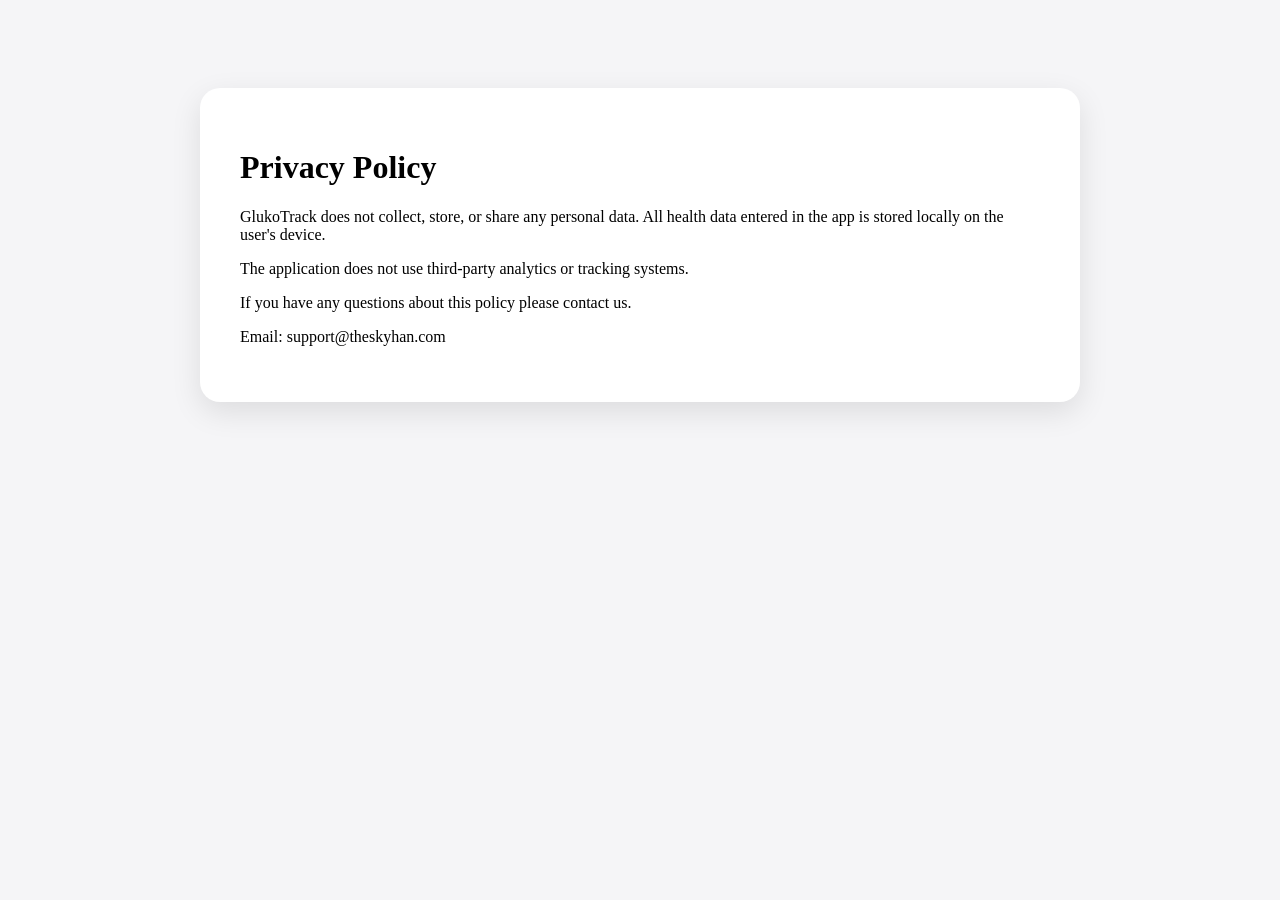
==== privacy.html @ 5b8a6439 "Create privacy.html" ====
<!DOCTYPE html>
<html>
<head>
<meta charset="UTF-8">
<title>Privacy Policy</title>

<style>

body{
font-family:-apple-system;
background:#f5f5f7;
padding:80px;
}

.container{
max-width:800px;
margin:auto;
background:white;
padding:40px;
border-radius:20px;
box-shadow:0 10px 30px rgba(0,0,0,0.1);
}

</style>

</head>

<body>

<div class="container">

<h1>Privacy Policy</h1>

<p>
GlukoTrack does not collect, store, or share any personal data.
All health data entered in the app is stored locally on the user's device.
</p>

<p>
The application does not use third-party analytics or tracking systems.
</p>

<p>
If you have any questions about this policy please contact us.
</p>

<p>Email: support@theskyhan.com</p>

</div>

</body>
</html>
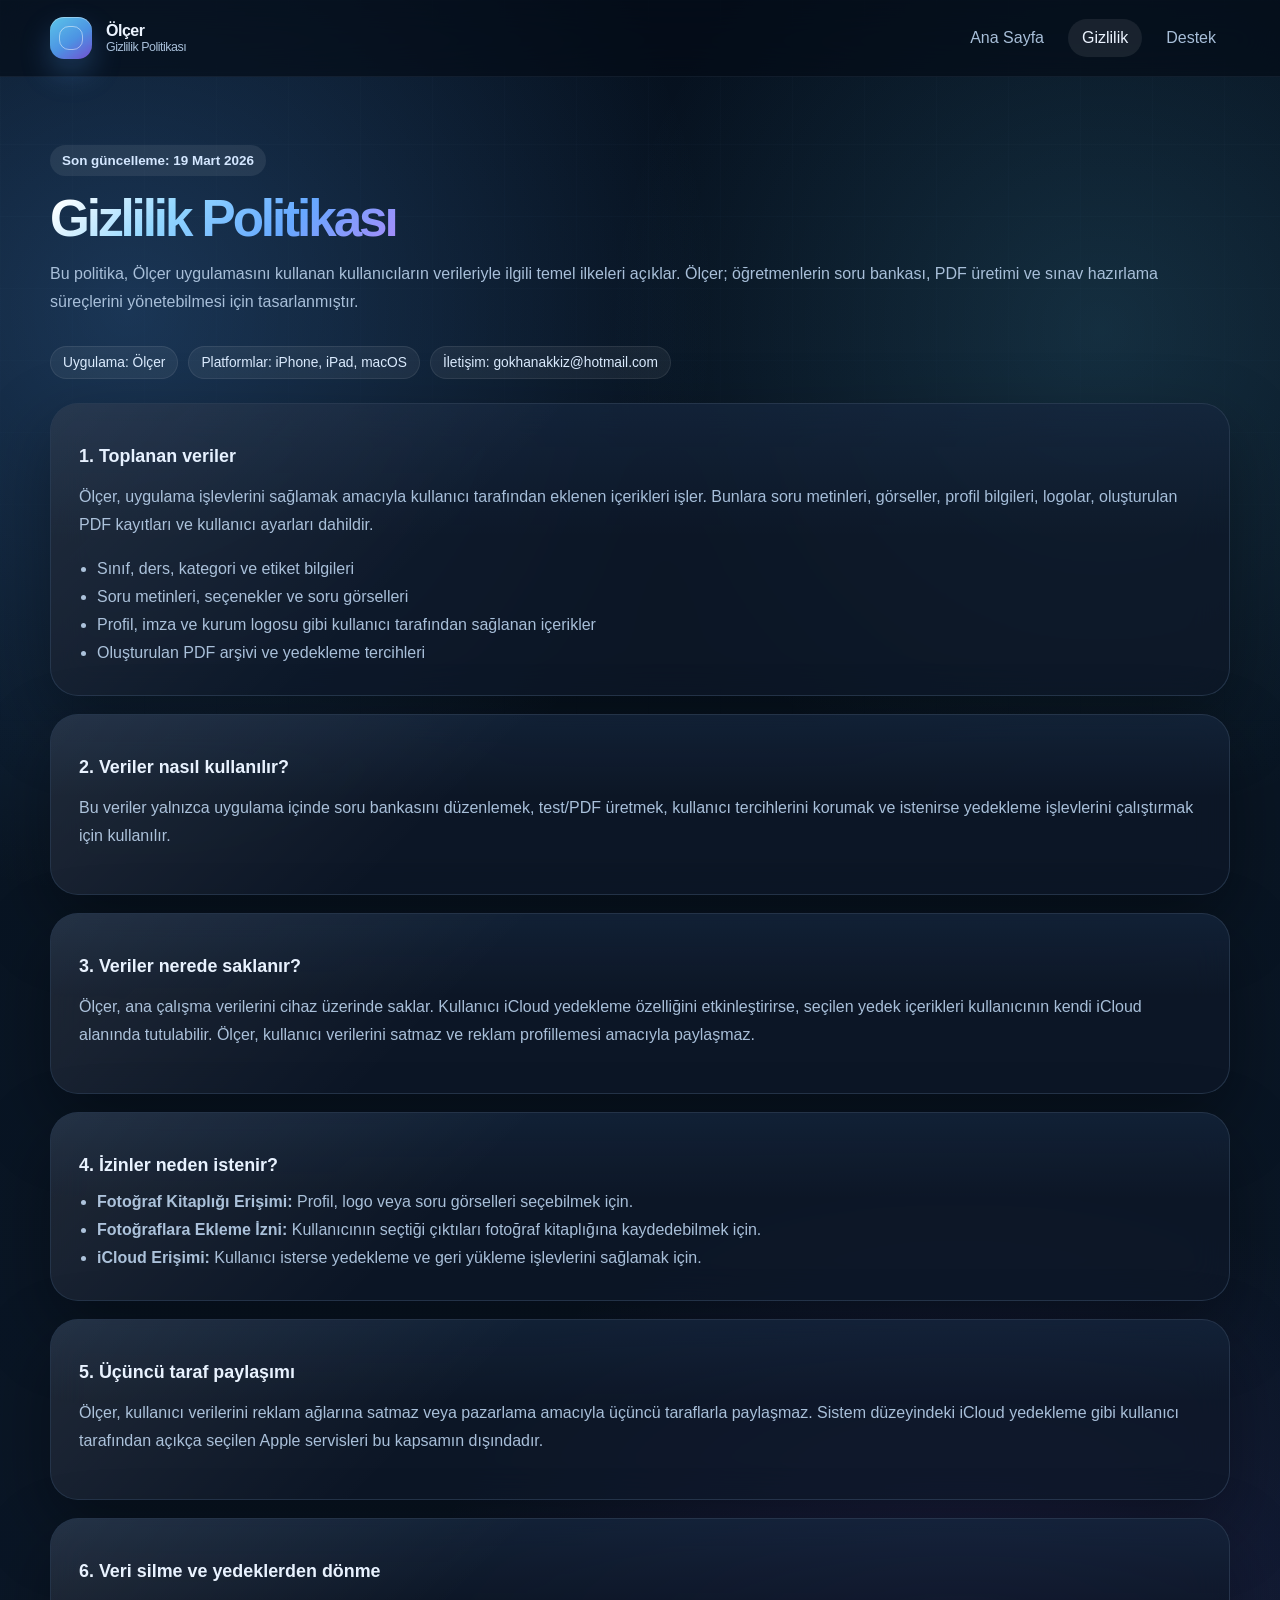
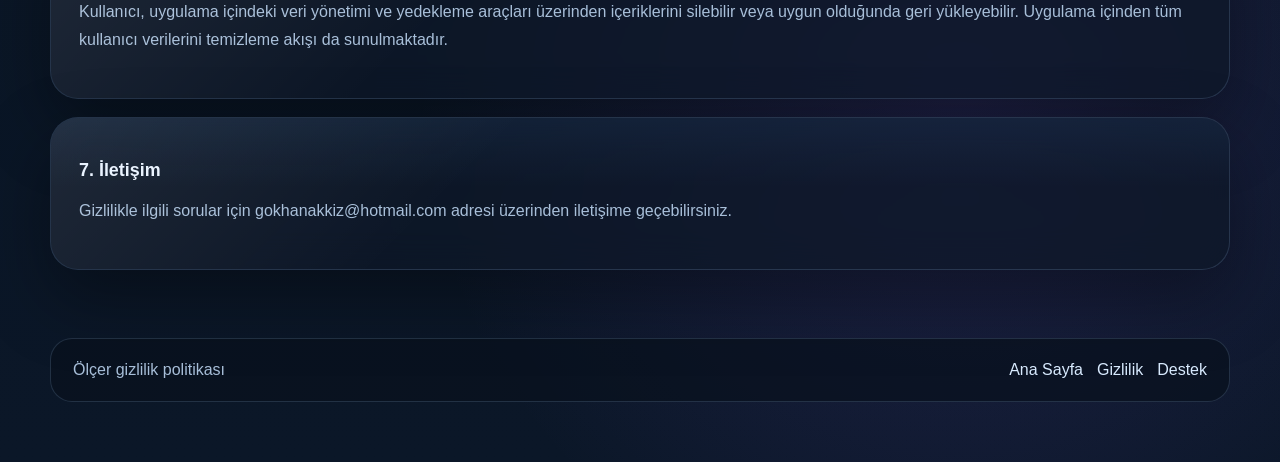
==== commit 4c51c732: "Add files via upload" ====
--- a/privacy.html
+++ b/privacy.html
@@ -1,52 +1,118 @@
-<!DOCTYPE html>
-<html>
-<head>
-<meta charset="UTF-8">
-<title>Privacy Policy</title>
+<!doctype html>
+<html lang="tr">
+  <head>
+    <meta charset="utf-8">
+    <meta name="viewport" content="width=device-width, initial-scale=1">
+    <title>Ölçer | Gizlilik Politikası</title>
+    <meta name="description" content="Ölçer gizlilik politikası. Uygulamada hangi verilerin işlendiğini, nasıl saklandığını ve hangi izinlerin neden istendiğini açıklar.">
+    <link rel="stylesheet" href="./styles.css">
+  </head>
+  <body>
+    <header class="topbar">
+      <div class="site-shell topbar-inner">
+        <a class="brand" href="./index.html">
+          <span class="brand-mark" aria-hidden="true"></span>
+          <span class="brand-copy">
+            <strong>Ölçer</strong>
+            <span>Gizlilik Politikası</span>
+          </span>
+        </a>
+        <nav class="nav">
+          <a href="./index.html">Ana Sayfa</a>
+          <a class="active" href="./privacy.html">Gizlilik</a>
+          <a href="./support.html">Destek</a>
+        </nav>
+      </div>
+    </header>
 
-<style>
+    <main class="site-shell policy-layout">
+      <div class="page-header">
+        <span class="eyebrow">Son güncelleme: 19 Mart 2026</span>
+        <h1><span class="gradient-text">Gizlilik Politikası</span></h1>
+        <p>
+          Bu politika, Ölçer uygulamasını kullanan kullanıcıların verileriyle ilgili temel ilkeleri açıklar.
+          Ölçer; öğretmenlerin soru bankası, PDF üretimi ve sınav hazırlama süreçlerini yönetebilmesi için tasarlanmıştır.
+        </p>
+        <div class="policy-meta">
+          <span class="chip">Uygulama: Ölçer</span>
+          <span class="chip">Platformlar: iPhone, iPad, macOS</span>
+          <span class="chip">İletişim: gokhanakkiz@hotmail.com</span>
+        </div>
+      </div>
 
-body{
-font-family:-apple-system;
-background:#f5f5f7;
-padding:80px;
-}
+      <article class="policy-card">
+        <h3>1. Toplanan veriler</h3>
+        <p>
+          Ölçer, uygulama işlevlerini sağlamak amacıyla kullanıcı tarafından eklenen içerikleri işler. Bunlara soru metinleri,
+          görseller, profil bilgileri, logolar, oluşturulan PDF kayıtları ve kullanıcı ayarları dahildir.
+        </p>
+        <ul class="policy-list">
+          <li>Sınıf, ders, kategori ve etiket bilgileri</li>
+          <li>Soru metinleri, seçenekler ve soru görselleri</li>
+          <li>Profil, imza ve kurum logosu gibi kullanıcı tarafından sağlanan içerikler</li>
+          <li>Oluşturulan PDF arşivi ve yedekleme tercihleri</li>
+        </ul>
+      </article>
 
-.container{
-max-width:800px;
-margin:auto;
-background:white;
-padding:40px;
-border-radius:20px;
-box-shadow:0 10px 30px rgba(0,0,0,0.1);
-}
+      <article class="policy-card">
+        <h3>2. Veriler nasıl kullanılır?</h3>
+        <p>
+          Bu veriler yalnızca uygulama içinde soru bankasını düzenlemek, test/PDF üretmek, kullanıcı tercihlerini korumak
+          ve istenirse yedekleme işlevlerini çalıştırmak için kullanılır.
+        </p>
+      </article>
 
-</style>
+      <article class="policy-card">
+        <h3>3. Veriler nerede saklanır?</h3>
+        <p>
+          Ölçer, ana çalışma verilerini cihaz üzerinde saklar. Kullanıcı iCloud yedekleme özelliğini etkinleştirirse,
+          seçilen yedek içerikleri kullanıcının kendi iCloud alanında tutulabilir. Ölçer, kullanıcı verilerini satmaz ve
+          reklam profillemesi amacıyla paylaşmaz.
+        </p>
+      </article>
 
-</head>
+      <article class="policy-card">
+        <h3>4. İzinler neden istenir?</h3>
+        <ul class="policy-list">
+          <li><strong>Fotoğraf Kitaplığı Erişimi:</strong> Profil, logo veya soru görselleri seçebilmek için.</li>
+          <li><strong>Fotoğraflara Ekleme İzni:</strong> Kullanıcının seçtiği çıktıları fotoğraf kitaplığına kaydedebilmek için.</li>
+          <li><strong>iCloud Erişimi:</strong> Kullanıcı isterse yedekleme ve geri yükleme işlevlerini sağlamak için.</li>
+        </ul>
+      </article>
 
-<body>
+      <article class="policy-card">
+        <h3>5. Üçüncü taraf paylaşımı</h3>
+        <p>
+          Ölçer, kullanıcı verilerini reklam ağlarına satmaz veya pazarlama amacıyla üçüncü taraflarla paylaşmaz.
+          Sistem düzeyindeki iCloud yedekleme gibi kullanıcı tarafından açıkça seçilen Apple servisleri bu kapsamın dışındadır.
+        </p>
+      </article>
 
-<div class="container">
+      <article class="policy-card">
+        <h3>6. Veri silme ve yedeklerden dönme</h3>
+        <p>
+          Kullanıcı, uygulama içindeki veri yönetimi ve yedekleme araçları üzerinden içeriklerini silebilir veya uygun olduğunda
+          geri yükleyebilir. Uygulama içinden tüm kullanıcı verilerini temizleme akışı da sunulmaktadır.
+        </p>
+      </article>
 
-<h1>Privacy Policy</h1>
+      <article class="policy-card">
+        <h3>7. İletişim</h3>
+        <p>
+          Gizlilikle ilgili sorular için <a href="mailto:gokhanakkiz@hotmail.com">gokhanakkiz@hotmail.com</a> adresi üzerinden iletişime geçebilirsiniz.
+        </p>
+      </article>
+    </main>
 
-<p>
-GlukoTrack does not collect, store, or share any personal data.
-All health data entered in the app is stored locally on the user's device.
-</p>
-
-<p>
-The application does not use third-party analytics or tracking systems.
-</p>
-
-<p>
-If you have any questions about this policy please contact us.
-</p>
-
-<p>Email: support@theskyhan.com</p>
-
-</div>
-
-</body>
+    <footer class="site-shell footer">
+      <div class="footer-card">
+        <div>Ölçer gizlilik politikası</div>
+        <div class="footer-links">
+          <a href="./index.html">Ana Sayfa</a>
+          <a href="./privacy.html">Gizlilik</a>
+          <a href="./support.html">Destek</a>
+        </div>
+      </div>
+    </footer>
+  </body>
 </html>
--- a/styles.css
+++ b/styles.css
@@ -0,0 +1,488 @@
+:root {
+  --bg: #06111f;
+  --bg-soft: #0d1a2c;
+  --card: rgba(14, 24, 40, 0.74);
+  --card-light: rgba(255, 255, 255, 0.08);
+  --text: #ecf4ff;
+  --muted: #a8bfd9;
+  --line: rgba(148, 186, 230, 0.18);
+  --primary: #57a6ff;
+  --secondary: #65d9ff;
+  --accent: #8b5cf6;
+  --success: #52d2a6;
+  --shadow: 0 28px 70px rgba(0, 0, 0, 0.35);
+  --radius-xl: 28px;
+  --radius-lg: 20px;
+  --radius-md: 14px;
+  --max-width: 1180px;
+}
+
+* {
+  box-sizing: border-box;
+}
+
+html {
+  scroll-behavior: smooth;
+}
+
+body {
+  margin: 0;
+  font-family: "SF Pro Display", "Segoe UI", -apple-system, BlinkMacSystemFont, sans-serif;
+  color: var(--text);
+  background:
+    radial-gradient(circle at 10% 15%, rgba(87, 166, 255, 0.24), transparent 28%),
+    radial-gradient(circle at 86% 16%, rgba(101, 217, 255, 0.14), transparent 24%),
+    radial-gradient(circle at 75% 82%, rgba(139, 92, 246, 0.16), transparent 28%),
+    linear-gradient(180deg, #06111f 0%, #091523 38%, #0b1728 100%);
+  min-height: 100vh;
+}
+
+body::before {
+  content: "";
+  position: fixed;
+  inset: 0;
+  pointer-events: none;
+  background-image:
+    linear-gradient(rgba(153, 191, 235, 0.05) 1px, transparent 1px),
+    linear-gradient(90deg, rgba(153, 191, 235, 0.04) 1px, transparent 1px);
+  background-size: 72px 72px;
+  mask-image: linear-gradient(180deg, rgba(0, 0, 0, 0.55), transparent 88%);
+}
+
+a {
+  color: inherit;
+  text-decoration: none;
+}
+
+.site-shell {
+  width: min(var(--max-width), calc(100vw - 32px));
+  margin: 0 auto;
+}
+
+.topbar {
+  position: sticky;
+  top: 0;
+  z-index: 30;
+  backdrop-filter: blur(18px);
+  background: rgba(4, 12, 22, 0.66);
+  border-bottom: 1px solid rgba(167, 196, 233, 0.08);
+}
+
+.topbar-inner {
+  display: flex;
+  align-items: center;
+  justify-content: space-between;
+  gap: 16px;
+  min-height: 76px;
+}
+
+.brand {
+  display: flex;
+  align-items: center;
+  gap: 14px;
+  font-weight: 700;
+  letter-spacing: -0.03em;
+}
+
+.brand-mark {
+  width: 42px;
+  height: 42px;
+  border-radius: 14px;
+  background:
+    linear-gradient(145deg, rgba(101, 217, 255, 0.9), rgba(87, 166, 255, 0.88) 55%, rgba(139, 92, 246, 0.82));
+  box-shadow:
+    0 14px 30px rgba(87, 166, 255, 0.26),
+    inset 0 1px 0 rgba(255, 255, 255, 0.36);
+  position: relative;
+}
+
+.brand-mark::after {
+  content: "";
+  position: absolute;
+  inset: 9px;
+  border-radius: 10px;
+  border: 1px solid rgba(255, 255, 255, 0.48);
+}
+
+.brand-copy strong {
+  display: block;
+  font-size: 1rem;
+}
+
+.brand-copy span {
+  display: block;
+  font-size: 0.78rem;
+  color: var(--muted);
+  font-weight: 500;
+}
+
+.nav {
+  display: flex;
+  align-items: center;
+  gap: 10px;
+  flex-wrap: wrap;
+}
+
+.nav a {
+  padding: 10px 14px;
+  border-radius: 999px;
+  color: var(--muted);
+  transition: 0.22s ease;
+}
+
+.nav a:hover,
+.nav a.active {
+  color: var(--text);
+  background: rgba(255, 255, 255, 0.08);
+}
+
+.hero {
+  padding: 72px 0 42px;
+}
+
+.hero-grid {
+  display: grid;
+  grid-template-columns: 1.15fr 0.85fr;
+  gap: 28px;
+  align-items: stretch;
+}
+
+.hero-card,
+.panel,
+.info-card,
+.feature-card,
+.policy-card {
+  position: relative;
+  overflow: hidden;
+  border: 1px solid var(--line);
+  background: var(--card);
+  border-radius: var(--radius-xl);
+  box-shadow: var(--shadow);
+  backdrop-filter: blur(18px);
+}
+
+.hero-card {
+  padding: 38px;
+}
+
+.hero-card::before,
+.panel::before,
+.info-card::before,
+.feature-card::before,
+.policy-card::before {
+  content: "";
+  position: absolute;
+  inset: 0;
+  pointer-events: none;
+  background:
+    linear-gradient(135deg, rgba(255, 255, 255, 0.08), transparent 36%),
+    linear-gradient(180deg, rgba(87, 166, 255, 0.08), transparent 46%);
+}
+
+.eyebrow {
+  display: inline-flex;
+  align-items: center;
+  gap: 8px;
+  padding: 8px 12px;
+  border-radius: 999px;
+  background: rgba(255, 255, 255, 0.08);
+  color: #d4e7ff;
+  font-size: 0.84rem;
+  font-weight: 600;
+}
+
+.hero h1,
+.page-header h1 {
+  margin: 18px 0 14px;
+  font-size: clamp(2.6rem, 4vw, 4.8rem);
+  line-height: 0.98;
+  letter-spacing: -0.06em;
+}
+
+.gradient-text {
+  background: linear-gradient(135deg, #ffffff 4%, #92d7ff 35%, #66a8ff 68%, #a78bfa 100%);
+  -webkit-background-clip: text;
+  background-clip: text;
+  color: transparent;
+}
+
+.lead {
+  margin: 0;
+  max-width: 66ch;
+  color: var(--muted);
+  font-size: 1.06rem;
+  line-height: 1.7;
+}
+
+.hero-actions,
+.cta-row {
+  display: flex;
+  flex-wrap: wrap;
+  gap: 12px;
+  margin-top: 28px;
+}
+
+.button {
+  display: inline-flex;
+  align-items: center;
+  justify-content: center;
+  gap: 8px;
+  padding: 14px 18px;
+  border-radius: 999px;
+  font-weight: 700;
+  transition: transform 0.2s ease, box-shadow 0.2s ease, background 0.2s ease;
+}
+
+.button:hover {
+  transform: translateY(-1px);
+}
+
+.button-primary {
+  background: linear-gradient(135deg, var(--primary), var(--accent));
+  color: white;
+  box-shadow: 0 18px 34px rgba(87, 166, 255, 0.22);
+}
+
+.button-secondary {
+  background: rgba(255, 255, 255, 0.08);
+  color: var(--text);
+  border: 1px solid rgba(255, 255, 255, 0.08);
+}
+
+.hero-metrics {
+  display: grid;
+  grid-template-columns: repeat(3, 1fr);
+  gap: 14px;
+  margin-top: 30px;
+}
+
+.metric {
+  padding: 16px;
+  border-radius: var(--radius-md);
+  background: rgba(255, 255, 255, 0.05);
+  border: 1px solid rgba(255, 255, 255, 0.08);
+}
+
+.metric strong {
+  display: block;
+  font-size: 1.4rem;
+  margin-bottom: 4px;
+}
+
+.metric span {
+  color: var(--muted);
+  font-size: 0.92rem;
+}
+
+.panel {
+  padding: 26px;
+}
+
+.panel-label {
+  color: #d4e7ff;
+  font-size: 0.85rem;
+  font-weight: 700;
+  letter-spacing: 0.06em;
+  text-transform: uppercase;
+}
+
+.panel h2 {
+  margin: 12px 0;
+  font-size: 1.55rem;
+  letter-spacing: -0.04em;
+}
+
+.stack {
+  display: grid;
+  gap: 12px;
+}
+
+.stack-card {
+  padding: 16px 18px;
+  border-radius: 16px;
+  background: rgba(255, 255, 255, 0.06);
+  border: 1px solid rgba(255, 255, 255, 0.08);
+}
+
+.stack-card strong {
+  display: block;
+  margin-bottom: 6px;
+}
+
+.stack-card p {
+  margin: 0;
+  color: var(--muted);
+  line-height: 1.6;
+}
+
+.section {
+  padding: 22px 0 34px;
+}
+
+.section-header,
+.page-header {
+  margin-bottom: 24px;
+}
+
+.section-header h2 {
+  margin: 0 0 10px;
+  font-size: clamp(1.8rem, 2vw, 2.4rem);
+  letter-spacing: -0.05em;
+}
+
+.section-header p,
+.page-header p,
+.policy-card p,
+.policy-card li,
+.support-list li {
+  color: var(--muted);
+  line-height: 1.75;
+}
+
+.feature-grid,
+.info-grid,
+.policy-grid {
+  display: grid;
+  gap: 18px;
+}
+
+.feature-grid {
+  grid-template-columns: repeat(3, minmax(0, 1fr));
+}
+
+.info-grid {
+  grid-template-columns: repeat(2, minmax(0, 1fr));
+}
+
+.policy-grid {
+  grid-template-columns: 1fr;
+}
+
+.feature-card,
+.info-card {
+  padding: 24px;
+}
+
+.feature-card h3,
+.info-card h3,
+.policy-card h3 {
+  margin: 14px 0 10px;
+  font-size: 1.12rem;
+}
+
+.feature-card p,
+.info-card p {
+  margin: 0;
+  color: var(--muted);
+  line-height: 1.7;
+}
+
+.icon-pill {
+  width: 42px;
+  height: 42px;
+  border-radius: 14px;
+  display: grid;
+  place-items: center;
+  font-size: 1.08rem;
+  font-weight: 800;
+  color: white;
+  background: linear-gradient(135deg, rgba(87, 166, 255, 0.92), rgba(139, 92, 246, 0.86));
+  box-shadow: 0 12px 26px rgba(87, 166, 255, 0.18);
+}
+
+.policy-layout {
+  padding: 68px 0 34px;
+}
+
+.policy-card {
+  padding: 28px;
+}
+
+.policy-card + .policy-card {
+  margin-top: 18px;
+}
+
+.policy-meta {
+  display: inline-flex;
+  gap: 10px;
+  flex-wrap: wrap;
+  margin-top: 14px;
+}
+
+.chip {
+  display: inline-flex;
+  align-items: center;
+  gap: 6px;
+  padding: 8px 12px;
+  border-radius: 999px;
+  background: rgba(255, 255, 255, 0.06);
+  border: 1px solid rgba(255, 255, 255, 0.08);
+  color: #dcecff;
+  font-size: 0.86rem;
+}
+
+.support-list,
+.policy-list {
+  margin: 12px 0 0;
+  padding-left: 18px;
+}
+
+.footer {
+  padding: 34px 0 60px;
+  color: var(--muted);
+}
+
+.footer-card {
+  padding: 22px;
+  border-radius: 22px;
+  border: 1px solid var(--line);
+  background: rgba(9, 17, 30, 0.72);
+  display: flex;
+  justify-content: space-between;
+  gap: 16px;
+  flex-wrap: wrap;
+}
+
+.footer-links {
+  display: flex;
+  flex-wrap: wrap;
+  gap: 14px;
+}
+
+.footer-links a {
+  color: #d9ebff;
+}
+
+@media (max-width: 980px) {
+  .hero-grid,
+  .feature-grid,
+  .info-grid {
+    grid-template-columns: 1fr;
+  }
+
+  .hero-metrics {
+    grid-template-columns: 1fr;
+  }
+}
+
+@media (max-width: 720px) {
+  .hero {
+    padding-top: 40px;
+  }
+
+  .hero-card,
+  .panel,
+  .feature-card,
+  .info-card,
+  .policy-card {
+    padding: 22px;
+  }
+
+  .topbar-inner {
+    min-height: 68px;
+  }
+
+  .nav {
+    display: none;
+  }
+}
